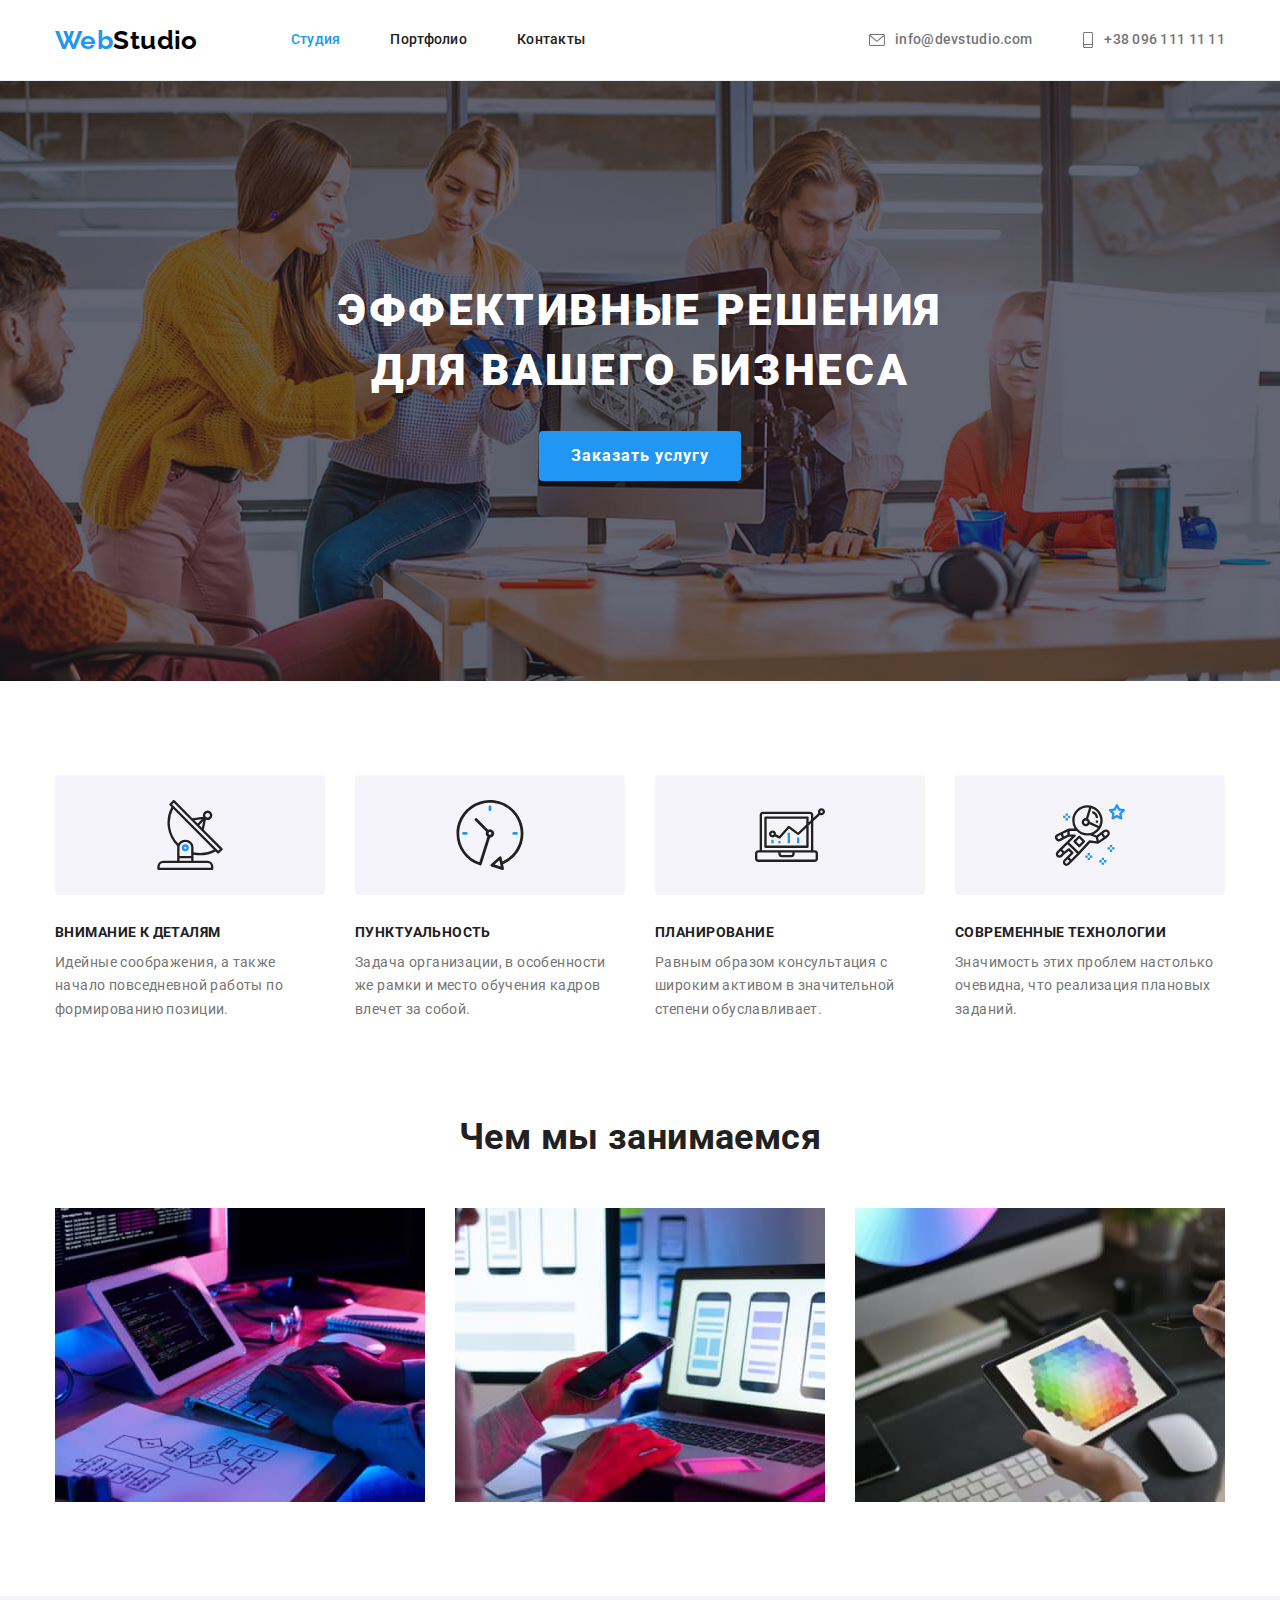
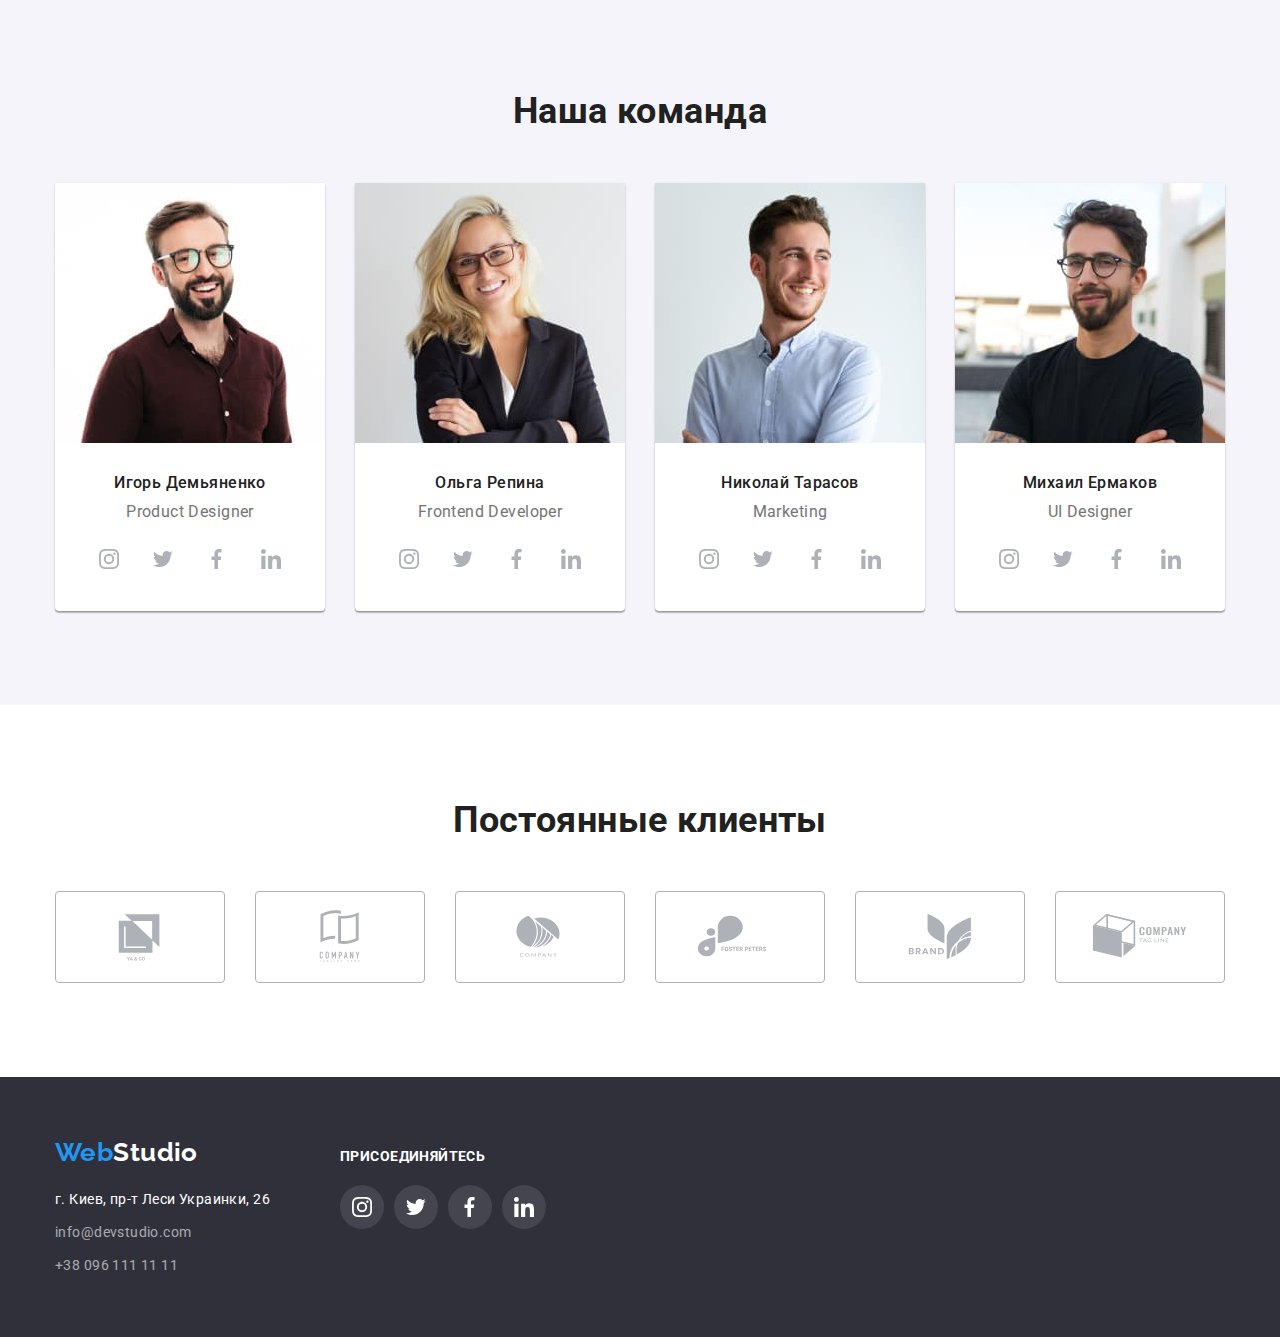
==== index.html @ ef910e5f "Переніс файли з 4 ДЗ" ====
<!DOCTYPE html>
<html lang="ru">
  <head>
    <meta charset="UTF-8" />
    <meta http-equiv="X-UA-Compatible" content="IE=edge" />
    <meta name="viewport" content="width=device-width, initial-scale=1.0" />
    <title>Студия</title>
    <link
      rel="stylesheet"
      href="https://cdnjs.cloudflare.com/ajax/libs/modern-normalize/1.1.0/modern-normalize.min.css"
    />
    <link
      href="https://fonts.googleapis.com/css2?family=Raleway:wght@700&family=Roboto:wght@400;500;700;900&display=swap"
      rel="stylesheet"
    />
    <link rel="stylesheet" href="./css/styles.css" />
  </head>
  <body>
    <!-- header сайту -->
    <header class="header">
      <div class="container">
        <div class="header-container-nav">
          <a href="./index.html" class="logo">Web<span class="span-black">Studio</span></a>
          <nav class="header-nav">
            <ul class="header-nav-list">
              <li class="header-nav-item">
                <a href="./index.html" class="header-nav-link nav-active">Студия</a>
              </li>
              <li class="header-nav-item">
                <a href="./portfolio.html" class="header-nav-link">Портфолио</a>
              </li>
              <li class="header-nav-item"><a href="" class="header-nav-link">Контакты</a></li>
            </ul>
          </nav>
        </div>
        <ul class="header-contact-list">
          <li class="header-contact-item">
            <a href="mailto:info@devstudio.com" class="header-contact-link">
              <svg class="header-contact-item-icon" width="16" height="12">
                <use href="./images/icons.svg#icon-mail"></use>
              </svg>
              info@devstudio.com
            </a>
          </li>
          <li class="header-contact-item">
            <a href="tel:+380961111111" class="header-contact-link">
              <svg class="header-contact-item-icon" width="12" height="16">
                <use href="./images/icons.svg#icon-phone"></use>
              </svg>
              +38 096 111 11 11
            </a>
          </li>
        </ul>
      </div>
    </header>

    <!-- main сторінки -->
    <main>
      <!-- Герой -->
      <section class="hero">
        <div class="container">
          <h1 class="hero-title">
            Эффективные решения <br />
            для вашего бизнеса
          </h1>
          <button type="button" class="btn btn-hero">Заказать услугу</button>
        </div>
      </section>

      <!-- Преимущества -->
      <section class="section">
        <div class="container">
          <h2 class="visually-hidden">Преимущества</h2>
          <ul class="advantages-list">
            <li class="advantages-item">
              <div class="advantages-img-bcg">
                <svg class="advantages-img">
                  <use href="./images/icons.svg#icon-antenna"></use>
                </svg>
              </div>
              <h3 class="advantages-title">Внимание к деталям</h3>
              <p class="advantages-desc">
                Идейные соображения, а также начало повседневной работы по формированию позиции.
              </p>
            </li>
            <li class="advantages-item">
              <div class="advantages-img-bcg">
                <svg class="advantages-img">
                  <use href="./images/icons.svg#icon-clock"></use>
                </svg>
              </div>
              <h3 class="advantages-title">Пунктуальность</h3>
              <p class="advantages-desc">
                Задача организации, в особенности же рамки и место обучения кадров влечет за собой.
              </p>
            </li>
            <li class="advantages-item">
              <div class="advantages-img-bcg">
                <svg class="advantages-img">
                  <use href="./images/icons.svg#icon-diagram"></use>
                </svg>
              </div>
              <h3 class="advantages-title">Планирование</h3>
              <p class="advantages-desc">
                Равным образом консультация с широким активом в значительной степени обуславливает.
              </p>
            </li>
            <li class="advantages-item">
              <div class="advantages-img-bcg">
                <svg class="advantages-img">
                  <use href="./images/icons.svg#icon-astronaut"></use>
                </svg>
              </div>
              <h3 class="advantages-title">Современные технологии</h3>
              <p class="advantages-desc">
                Значимость этих проблем настолько очевидна, что реализация плановых заданий.
              </p>
            </li>
          </ul>
        </div>
      </section>

      <!-- Чем мы занимаемся -->
      <section class="section activity-container">
        <div class="container">
          <h2 class="section-title">Чем мы занимаемся</h2>
          <ul class="activity-list">
            <li class="activity-item">
              <img
                src="./images/programming.jpg"
                alt="Процесс создания программного обеспечения"
                width="370"
              />
            </li>
            <li class="activity-item">
              <img src="./images/qa.jpg" alt="Как мы тестируем наши проекты" width="370" />
            </li>
            <li class="activity-item">
              <img
                src="./images/design.jpg"
                alt="Процесс создания индивидуального дизайна"
                width="370"
              />
            </li>
          </ul>
        </div>
      </section>

      <!-- Наша команда -->
      <section class="team section">
        <div class="container">
          <h2 class="section-title">Наша команда</h2>
          <ul class="team-list">
            <li class="team-item">
              <img src="./images/ihor.jpg" alt="Игорь Демьяненко продукт дизайнер" width="270" />
              <div class="team-div-desc">
                <h3 class="team-member-title">Игорь Демьяненко</h3>
                <p class="team-member-desc">Product Designer</p>
                <ul class="social-list">
                  <li class="social-item">
                    <a
                      class="social-link"
                      href="https://www.instagram.com/"
                      target="_blank"
                      rel="noopener noreferrer"
                    >
                      <svg class="social-link-svg">
                        <use href="./images/icons.svg#icon-instagram"></use>
                      </svg>
                    </a>
                  </li>
                  <li class="social-item">
                    <a
                      class="social-link"
                      href="https://twitter.com/"
                      target="_blank"
                      rel="noopener noreferrer"
                    >
                      <svg class="social-link-svg">
                        <use href="./images/icons.svg#icon-twitter"></use>
                      </svg>
                    </a>
                  </li>
                  <li class="social-item">
                    <a
                      class="social-link"
                      href="facebook.com"
                      target="_blank"
                      rel="noopener norferrer"
                    >
                      <svg class="social-link-svg">
                        <use href="./images/icons.svg#icon-facebook"></use>
                      </svg>
                    </a>
                  </li>
                  <li class="social-item">
                    <a
                      class="social-link"
                      href="https://linkedin.com/"
                      target="_blank"
                      rel="noopener noreferrer"
                    >
                      <svg class="social-link-svg">
                        <use href="./images/icons.svg#icon-linkedin"></use>
                      </svg>
                    </a>
                  </li>
                </ul>
              </div>
            </li>
            <li class="team-item">
              <img src="./images/olha.jpg" alt="Ольга Репина фронтент разработчик" width="270" />
              <div class="team-div-desc">
                <h3 class="team-member-title">Ольга Репина</h3>
                <p class="team-member-desc">Frontend Developer</p>
                <ul class="social-list">
                  <li class="social-item">
                    <a
                      class="social-link"
                      href="https://www.instagram.com/"
                      target="_blank"
                      rel="noopener noreferrer"
                    >
                      <svg class="social-link-svg">
                        <use href="./images/icons.svg#icon-instagram"></use>
                      </svg>
                    </a>
                  </li>
                  <li class="social-item">
                    <a
                      class="social-link"
                      href="https://twitter.com/"
                      target="_blank"
                      rel="noopener noreferrer"
                    >
                      <svg class="social-link-svg">
                        <use href="./images/icons.svg#icon-twitter"></use>
                      </svg>
                    </a>
                  </li>
                  <li class="social-item">
                    <a
                      class="social-link"
                      href="facebook.com"
                      target="_blank"
                      rel="noopener norferrer"
                    >
                      <svg class="social-link-svg">
                        <use href="./images/icons.svg#icon-facebook"></use>
                      </svg>
                    </a>
                  </li>
                  <li class="social-item">
                    <a
                      class="social-link"
                      href="https://linkedin.com/"
                      target="_blank"
                      rel="noopener noreferrer"
                    >
                      <svg class="social-link-svg">
                        <use href="./images/icons.svg#icon-linkedin"></use>
                      </svg>
                    </a>
                  </li>
                </ul>
              </div>
            </li>
            <li class="team-item">
              <img src="./images/myhail.jpg" alt="Николай Тарасов маркетинг" width="270" />
              <div class="team-div-desc">
                <h3 class="team-member-title">Николай Тарасов</h3>
                <p class="team-member-desc">Marketing</p>
                <ul class="social-list">
                  <li class="social-item">
                    <a
                      class="social-link"
                      href="https://www.instagram.com/"
                      target="_blank"
                      rel="noopener noreferrer"
                    >
                      <svg class="social-link-svg">
                        <use href="./images/icons.svg#icon-instagram"></use>
                      </svg>
                    </a>
                  </li>
                  <li class="social-item">
                    <a
                      class="social-link"
                      href="https://twitter.com/"
                      target="_blank"
                      rel="noopener noreferrer"
                    >
                      <svg class="social-link-svg">
                        <use href="./images/icons.svg#icon-twitter"></use>
                      </svg>
                    </a>
                  </li>
                  <li class="social-item">
                    <a
                      class="social-link"
                      href="facebook.com"
                      target="_blank"
                      rel="noopener norferrer"
                    >
                      <svg class="social-link-svg">
                        <use href="./images/icons.svg#icon-facebook"></use>
                      </svg>
                    </a>
                  </li>
                  <li class="social-item">
                    <a
                      class="social-link"
                      href="https://linkedin.com/"
                      target="_blank"
                      rel="noopener noreferrer"
                    >
                      <svg class="social-link-svg">
                        <use href="./images/icons.svg#icon-linkedin"></use>
                      </svg>
                    </a>
                  </li>
                </ul>
              </div>
            </li>
            <li class="team-item">
              <img
                src="./images/nikilaj.jpg"
                class="team-member-img"
                alt="Михаил Ермаков дизайнер"
                width="270"
              />
              <div class="team-div-desc">
                <h3 class="team-member-title">Михаил Ермаков</h3>
                <p class="team-member-desc">UI Designer</p>
                <ul class="social-list">
                  <li class="social-item">
                    <a
                      class="social-link"
                      href="https://www.instagram.com/"
                      target="_blank"
                      rel="noopener noreferrer"
                    >
                      <svg class="social-link-svg">
                        <use href="./images/icons.svg#icon-instagram"></use>
                      </svg>
                    </a>
                  </li>
                  <li class="social-item">
                    <a
                      class="social-link"
                      href="https://twitter.com/"
                      target="_blank"
                      rel="noopener noreferrer"
                    >
                      <svg class="social-link-svg">
                        <use href="./images/icons.svg#icon-twitter"></use>
                      </svg>
                    </a>
                  </li>
                  <li class="social-item">
                    <a
                      class="social-link"
                      href="facebook.com"
                      target="_blank"
                      rel="noopener norferrer"
                    >
                      <svg class="social-link-svg">
                        <use href="./images/icons.svg#icon-facebook"></use>
                      </svg>
                    </a>
                  </li>
                  <li class="social-item">
                    <a
                      class="social-link"
                      href="https://linkedin.com/"
                      target="_blank"
                      rel="noopener noreferrer"
                    >
                      <svg class="social-link-svg">
                        <use href="./images/icons.svg#icon-linkedin"></use>
                      </svg>
                    </a>
                  </li>
                </ul>
              </div>
            </li>
          </ul>
        </div>
      </section>

      <!-- Постоянные клиенты -->
      <section class="section">
        <div class="container">
          <h2 class="section-title">Постоянные клиенты</h2>
          <ul class="our-clients">
            <li class="our-clients-item">
              <a href="" class="our-clients-link">
                <svg class="our-clients-logo">
                  <use href="./images/icons.svg#icon-ya-co"></use>
                </svg>
              </a>
            </li>
            <li class="our-clients-item">
              <a href="" class="our-clients-link">
                <svg class="our-clients-logo">
                  <use href="./images/icons.svg#icon-tagline-company"></use>
                </svg>
              </a>
            </li>
            <li class="our-clients-item">
              <a href="" class="our-clients-link">
                <svg class="our-clients-logo">
                  <use href="./images/icons.svg#icon-company"></use>
                </svg>
              </a>
            </li>
            <li class="our-clients-item">
              <a href="" class="our-clients-link">
                <svg class="our-clients-logo">
                  <use href="./images/icons.svg#icon-foster-peters"></use>
                </svg>
              </a>
            </li>
            <li class="our-clients-item">
              <a href="" class="our-clients-link">
                <svg class="our-clients-logo">
                  <use href="./images/icons.svg#icon-brand"></use>
                </svg>
              </a>
            </li>
            <li class="our-clients-item">
              <a href="" class="our-clients-link">
                <svg class="our-clients-logo">
                  <use href="./images/icons.svg#icon-company-tag-line"></use>
                </svg>
              </a>
            </li>
          </ul>
        </div>
      </section>
    </main>

    <!-- footer сайту -->
    <footer class="footer">
      <div class="container">
        <div class="footer-left-container">
          <a href="./index.html" class="logo logo-footer"
            >Web<span class="span-white">Studio</span></a
          >
          <address class="footer-address">
            <ul>
              <li>
                <a
                  href="https://goo.gl/maps/K3Pn72QrReQsGpMP8"
                  class="footer-address-link"
                  target="_blank"
                  rel="noopener noreferrer"
                  >г. Киев, пр-т Леси Украинки, 26</a
                >
              </li>
              <li>
                <a href="mailto:info@devstudio.com" class="footer-contact-link"
                  >info@devstudio.com</a
                >
              </li>
              <li><a href="tel:+380961111111" class="footer-contact-link">+38 096 111 11 11</a></li>
            </ul>
          </address>
        </div>
        <div class="footer-center-container">
          <h3 class="footer-center-title">Присоединяйтесь</h3>
          <ul class="social-list">
            <li class="social-item">
              <a
                class="social-link footer-social"
                href="https://www.instagram.com/"
                target="_blank"
                rel="noopener noreferrer"
              >
                <svg class="social-link-svg">
                  <use href="./images/icons.svg#icon-instagram"></use>
                </svg>
              </a>
            </li>
            <li class="social-item">
              <a
                class="social-link footer-social"
                href="https://twitter.com/"
                target="_blank"
                rel="noopener noreferrer"
              >
                <svg class="social-link-svg">
                  <use href="./images/icons.svg#icon-twitter"></use>
                </svg>
              </a>
            </li>
            <li class="social-item">
              <a
                class="social-link footer-social"
                href="facebook.com"
                target="_blank"
                rel="noopener norferrer"
              >
                <svg class="social-link-svg">
                  <use href="./images/icons.svg#icon-facebook"></use>
                </svg>
              </a>
            </li>
            <li class="social-item">
              <a
                class="social-link footer-social"
                href="https://linkedin.com/"
                target="_blank"
                rel="noopener noreferrer"
              >
                <svg class="social-link-svg">
                  <use href="./images/icons.svg#icon-linkedin"></use>
                </svg>
              </a>
            </li>
          </ul>
        </div>
      </div>
    </footer>
  </body>
</html>
---- css/styles.css ----
:root {
  --background-color: #ffffff;
  --background-select-color: #f5f4fa;
  --accent-color: #2196f3;
  --body-text-color: #757575;
  --body-title-color: #212121;
  --hero-title-color: #ffffff;
  --button-hover-text-color: #ffffff;
  --footer-color: #2f303a;
  --copyright-link-color: rgba(255, 255, 255, 0.6);
  --color-white: #ffffff;
  --color-black: #000000;
  --icon-color: #afb1b8;
}

/* Скидання стилів */

h1,
h2,
h3,
h4,
h5,
h6,
p,
ul,
li {
  margin: 0;
}

img {
  display: block;
  width: 100%;
  height: auto;
}

ul {
  padding: 0;
  list-style: none;
}

a {
  text-decoration: none;
}

.container {
  width: 1200px;
  padding: 0 15px;
  margin: 0 auto;
}

body {
  font-family: 'Roboto', sans-serif;
  font-size: 14px;
  letter-spacing: 0.03em;
  color: var(--body-text-color);
  background-color: var(--background-color);
}

/* Стилізація header i footer */
.header {
  border-bottom: 1px solid #ececec;
}

.header > .container {
  display: flex;
  align-items: center;
  justify-content: space-between;
}

.logo {
  font-family: 'Raleway', sans-serif;
  font-weight: 700;
  font-size: 26px;
  line-height: 1.19;
  color: var(--accent-color);
}

.span-black {
  color: var(--color-black);
}

/* Стилізація навігації */
.header-container-nav {
  display: inline-flex;
  align-items: center;
}

.header-nav {
  margin-left: 93px;
}

.header-nav-list {
  display: inline-flex;
}

.header-nav-item:not(:last-child),
.header-contact-item:not(:last-child) {
  margin-right: 50px;
}

.header-nav-link,
.header-contact-link {
  display: block;
  font-weight: 500;
  line-height: 1.14;
  letter-spacing: 0.02em;
  padding: 32px 0;
}

.header-nav-link {
  color: var(--body-title-color);
}

.nav-active {
  color: var(--accent-color);
}

.header-contact-list {
  display: inline-flex;
}

.header-contact-item:hover .header-contact-item-icon {
  fill: var(--accent-color);
}

.header-contact-link {
  display: flex;
  align-items: center;
  color: var(--body-text-color);
}

.header-contact-item-icon {
  margin-right: 10px;
  fill: currentColor;
}

.header-contact-item .header-contact-link:hover,
.header-contact-item:hover .header-contact-link,
.header-contact-item .header-contact-link:focus,
.header-nav-item .header-nav-link:hover,
.header-nav-item .header-nav-link:focus,
.footer-contact-link:hover,
.footer-contact-link:focus,
.footer-address-link:hover,
.footer-address-link:focus {
  color: var(--accent-color);
}

/* Стилізація кнопок */
.btn {
  border: none;
  border-radius: 4px;
  font-family: inherit;
  font-weight: 500;
  font-size: 16px;
  line-height: 1.63;
  text-align: center;
  letter-spacing: 0.03em;
  color: var(--body-title-color);
  background-color: var(--background-select-color);
  cursor: pointer;
}

.btn-hero {
  padding: 10px 32px;
  font-weight: 700;
  line-height: 1.87;
  letter-spacing: 0.06em;
  color: var(--button-hover-text-color);
  background-color: var(--accent-color);
  box-shadow: 0px 4px 4px rgba(0, 0, 0, 0.15);
}

.btn-hero:hover,
.btn-hero:focus {
  background: #188ce8;
}

.works-btn {
  padding: 6px 22px;
}

.works-btn:active,
.works-btn:hover,
.works-btn:focus {
  background-color: var(--accent-color);
  color: var(--button-hover-text-color);
  box-shadow: 0px 3px 1px rgba(0, 0, 0, 0.1), 0px 1px 2px rgba(0, 0, 0, 0.08),
    0px 2px 2px rgba(0, 0, 0, 0.12);
}

/* Стилізація Героя */
.hero {
  padding-top: 200px;
  padding-bottom: 200px;
  background: linear-gradient(rgba(47, 48, 58, 0.4), rgba(47, 48, 58, 0.4)), url(../images/Img.jpg);
  background-repeat: no-repeat;
  background-position: center;
  background-size: 1600px;
  max-width: 1600px;
  margin: 0 auto;
}

.hero .container {
  text-align: center;
}

.hero-title {
  margin-bottom: 30px;
  font-weight: 900;
  font-size: 44px;
  line-height: 1.36;
  text-align: center;
  letter-spacing: 0.06em;
  text-transform: uppercase;
  color: var(--hero-title-color);
}

/* Стилізація Преимущества */
.section {
  padding-top: 94px;
  padding-bottom: 94px;
}

.visually-hidden {
  position: absolute;
  width: 1px;
  height: 1px;
  margin: -1px;
  border: 0;
  padding: 0;
  white-space: nowrap;
  clip-path: inset(100%);
  clip: rect(0 0 0 0);
  overflow: hidden;
}

.advantages-list {
  display: flex;
}

.advantages-item {
  width: 270px;
}

.advantages-item:not(:last-child) {
  margin-right: 30px;
}

.advantages-img-bcg {
  display: flex;
  align-items: center;
  justify-content: center;
  height: 120px;
  margin-bottom: 30px;
  background-color: var(--background-select-color);
  border-radius: 4px;
}
.advantages-img {
  width: 70px;
  height: 70px;
}

.advantages-title {
  margin-bottom: 10px;
  font-size: 14px;
  font-weight: 700;
  line-height: 1.14;
  text-transform: uppercase;
  color: var(--body-title-color);
}

.advantages-desc {
  line-height: 1.71;
}

/* Стилізація Чем мы занимаемся*/
.activity-container {
  padding-top: 0;
}

.section-title {
  margin-bottom: 50px;
  font-weight: 700;
  font-size: 36px;
  line-height: 1.17;
  text-align: center;
  color: var(--body-title-color);
}

.activity-list {
  display: flex;
}

.activity-item:not(:last-child) {
  margin-right: 30px;
}

/* Стилізація Наша команд*/
.team {
  background-color: var(--background-select-color);
}

.team-list {
  display: flex;
}

.team-item {
  width: 270px;
  border-radius: 0 0 4px 4px;
  background-color: var(--color-white);
  box-shadow: 0px 1px 3px rgba(0, 0, 0, 0.12), 0px 1px 1px rgba(0, 0, 0, 0.14),
    0px 2px 1px rgba(0, 0, 0, 0.2);
}

.team-item:not(:last-child) {
  margin-right: 30px;
}

.team-div-desc {
  padding-top: 30px;
  padding-bottom: 30px;
}

.team-member-title,
.team-member-desc {
  font-size: 16px;
  line-height: 1.19;
  text-align: center;
}

.team-member-title {
  margin-bottom: 10px;
  font-weight: 500;
  color: var(--body-title-color);
}

.team-member-desc {
  margin-bottom: 16px;
}

.social-list {
  display: flex;
  justify-content: center;
}
.social-item {
  width: 44px;
  height: 44px;
}

.social-item:not(:last-child) {
  margin-right: 10px;
}

.social-link {
  display: flex;
  align-items: center;
  justify-content: center;
  width: 100%;
  height: 100%;
  border-radius: 50%;
}

.social-link:hover,
.social-link:focus {
  background-color: var(--accent-color);
}

.social-link-svg {
  width: 20px;
  height: 20px;
  fill: var(--icon-color);
}

.social-link:hover .social-link-svg,
.social-link:focus .social-link-svg {
  fill: var(--color-white);
}

/* Стидізація Постоянние клиенты */
.our-clients {
  display: inline-flex;
}
.our-clients-item {
  width: 170px;
  height: 92px;
}

.our-clients-item:not(:last-child) {
  margin-right: 30px;
}
.our-clients-link {
  display: flex;
  justify-content: center;
  align-items: center;
  width: 100%;
  height: 100%;
  border: 1px solid var(--icon-color);
  border-radius: 4px;
}

.our-clients-logo {
  width: 106px;
  height: 60px;
  fill: var(--icon-color);
}

.our-clients-link:hover .our-clients-logo,
.our-clients-link:focus .our-clients-logo {
  fill: var(--accent-color);
}

.our-clients-link:hover,
.our-clients-link:focus {
  border-color: var(--accent-color);
}

/* Стилізація footer */

.footer {
  padding-top: 60px;
  padding-bottom: 60px;
  background-color: var(--footer-color);
}

.logo-footer {
  display: block;
  margin-bottom: 20px;
}

.span-white {
  color: var(--color-white);
}

.footer-address {
  font-style: normal;
}

.footer-address-link {
  display: block;
  line-height: 1.71;
  color: var(--color-white);
}

.footer-contact-link {
  display: block;
  line-height: 1.71;
  color: var(--copyright-link-color);
}

.footer-address li:not(:last-child) {
  margin-bottom: 9px;
}

.footer > .container {
  display: flex;
  align-items: baseline;
}

.footer-left-container {
  margin-right: 70px;
}

.footer-center-title {
  margin-bottom: 20px;
  font-size: 14px;
  line-height: 1.14;
  text-transform: uppercase;
  color: var(--color-white);
}

.footer-social {
  background-color: rgba(255, 255, 255, 0.1);
}

.footer-social > .social-link-svg {
  fill: var(--color-white);
}

/* Стилізація сторінки Портфолио */
.works-nav {
  display: flex;
  justify-content: center;
  margin-bottom: 50px;
}

.works-item-nav:not(:last-child) {
  margin-right: 8px;
}

.works-item-list {
  display: flex;
  flex-wrap: wrap;
  margin-top: -30px;
  margin-left: -30px;
}

.works-item-link {
  display: block;
}

.works-item-link:hover,
.works-item-link:focus {
  box-shadow: 0px 1px 1px rgba(0, 0, 0, 0.12), 0px 4px 4px rgba(0, 0, 0, 0.06),
    1px 4px 6px rgba(0, 0, 0, 0.16);
  cursor: pointer;
}

.works-item-list > .works-item {
  flex-basis: calc(100% / 3 - 30px);
  margin-top: 30px;
  margin-left: 30px;
}

.works-item-desc {
  padding: 20px 24px;
  background: var(--color-white);
  border-width: 0 1px 1px 1px;
  border-style: solid;
  border-color: #efefef;
}

.works-item-title {
  font-weight: 700;
  font-size: 18px;
  line-height: 2;
  letter-spacing: 0.06em;
  color: var(--body-title-color);
}

.works-item-desc-text {
  display: block;
  font-size: 16px;
  line-height: 1.87;
  color: var(--body-text-color);
}
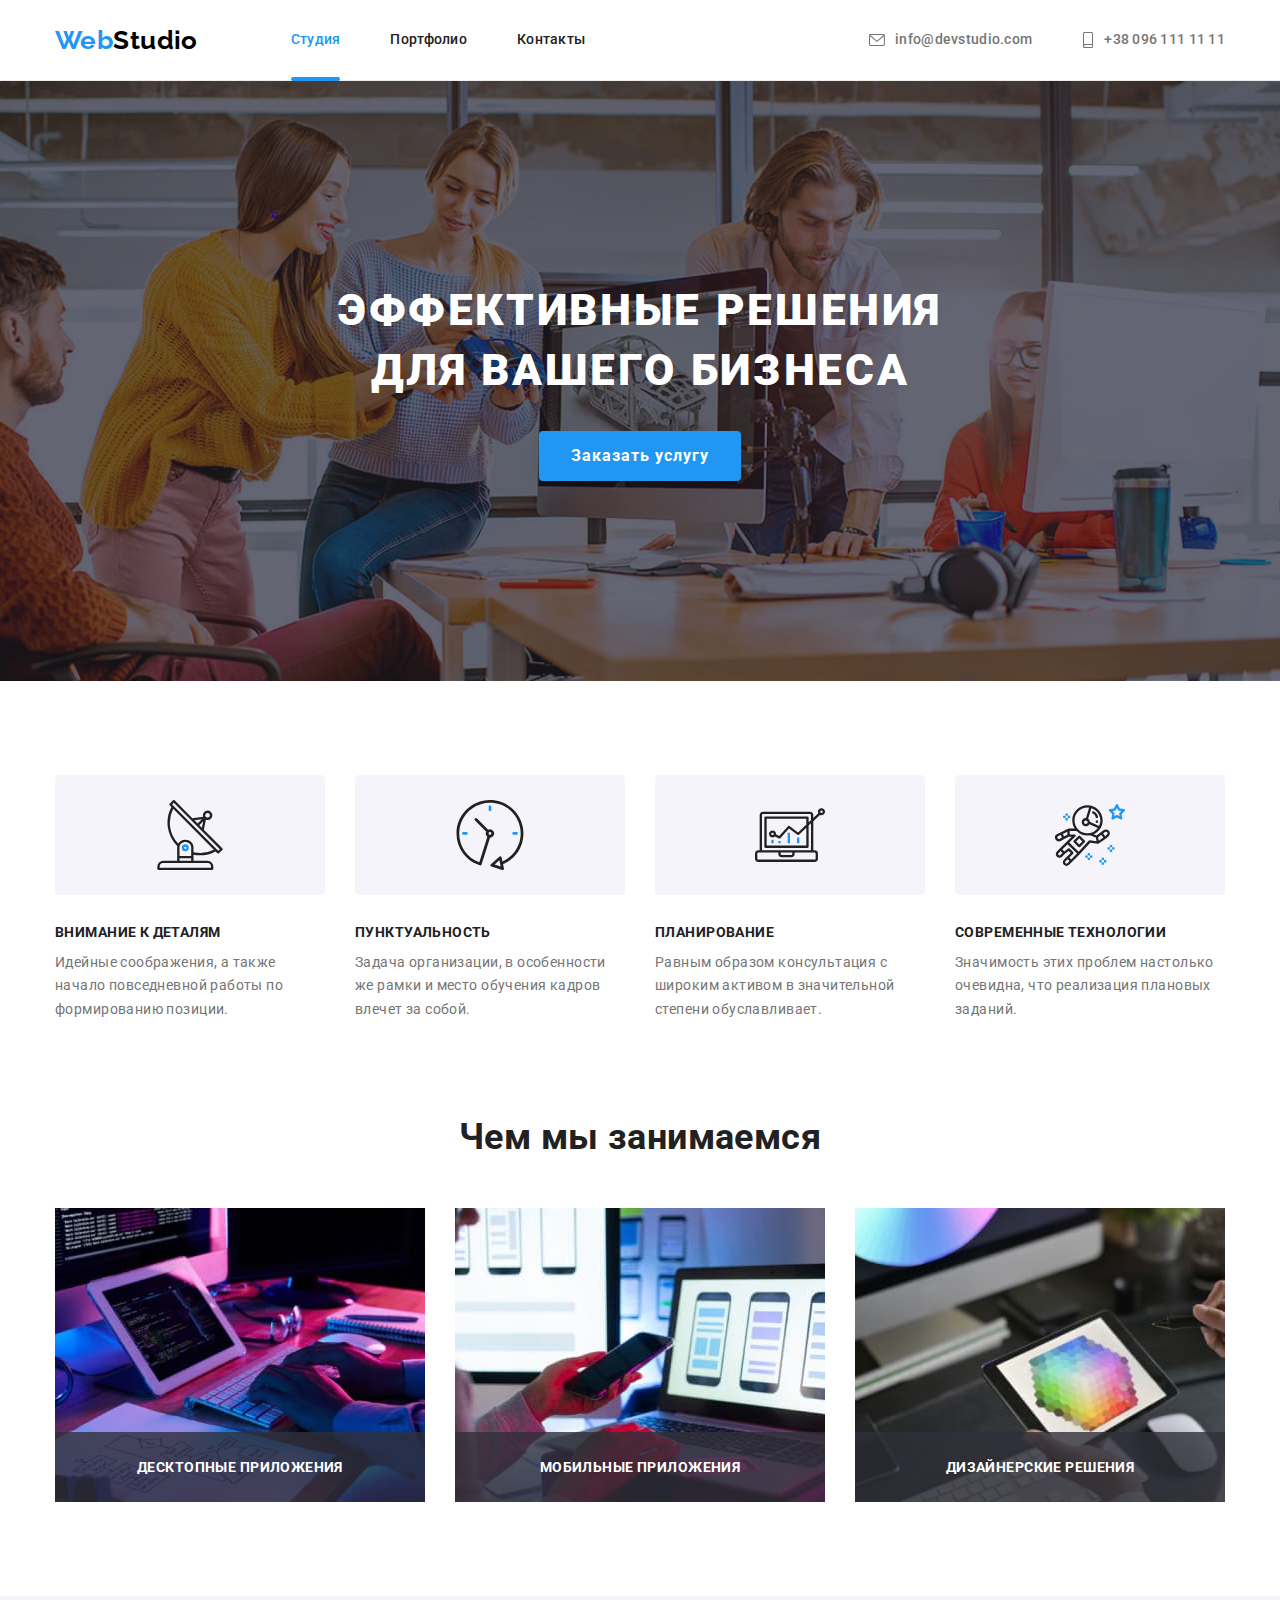
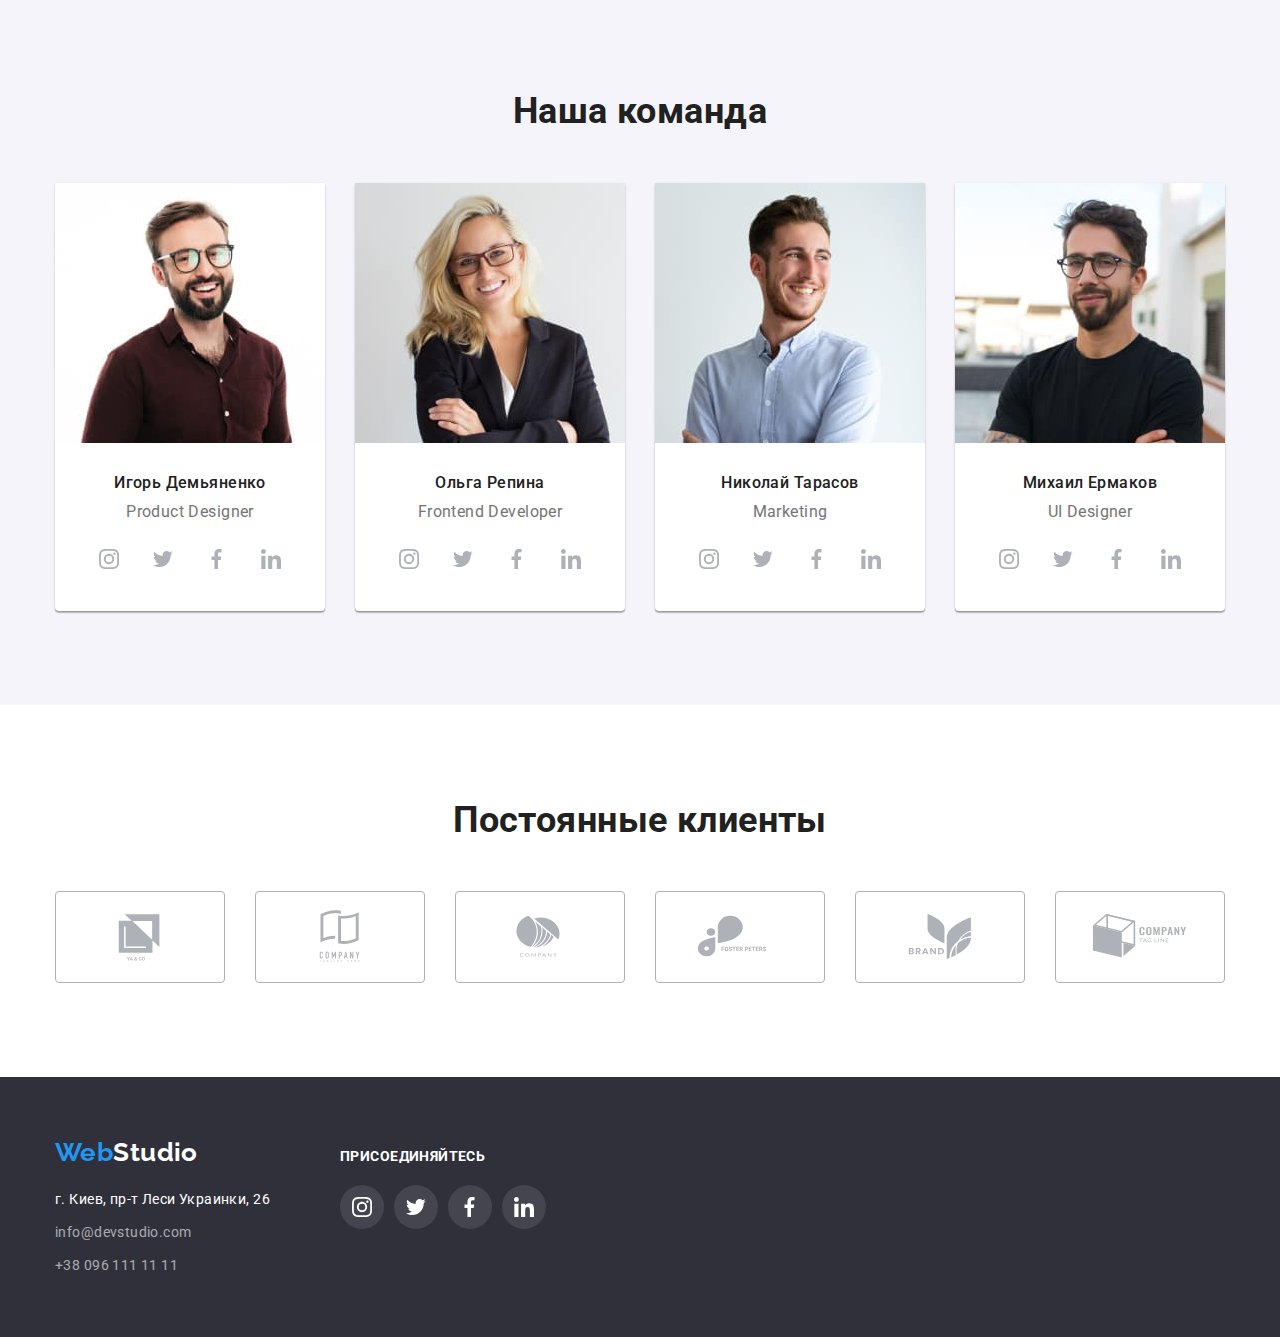
==== commit 401f26af: "Готове 5 ДЗ" ====
--- a/index.html
+++ b/index.html
@@ -63,7 +63,7 @@
             Эффективные решения <br />
             для вашего бизнеса
           </h1>
-          <button type="button" class="btn btn-hero">Заказать услугу</button>
+          <button type="button" class="btn btn-hero" data-modal-open>Заказать услугу</button>
         </div>
       </section>
 
@@ -131,9 +131,11 @@
                 alt="Процесс создания программного обеспечения"
                 width="370"
               />
+              <h3 class="activity-title">Десктопные приложения</h3>
             </li>
             <li class="activity-item">
               <img src="./images/qa.jpg" alt="Как мы тестируем наши проекты" width="370" />
+              <h3 class="activity-title">Мобильные приложения</h3>
             </li>
             <li class="activity-item">
               <img
@@ -141,6 +143,7 @@
                 alt="Процесс создания индивидуального дизайна"
                 width="370"
               />
+              <h3 class="activity-title">Дизайнерские решения</h3>
             </li>
           </ul>
         </div>
@@ -439,6 +442,17 @@
         </div>
       </section>
     </main>
+
+    <!-- Backdrop -->
+    <div class="backdrop-container is-hidden" data-modal>
+      <div class="backdrop-box">
+        <button class="btn-backdrop-close" data-modal-close>
+          <svg class="backdrop-close">
+            <use href="./images/icons.svg#icon-close"></use>
+          </svg>
+        </button>
+      </div>
+    </div>
 
     <!-- footer сайту -->
     <footer class="footer">
@@ -522,5 +536,8 @@
         </div>
       </div>
     </footer>
+
+    <!-- Підключення js -->
+    <script src="./js/modal.js"></script>
   </body>
 </html>
--- a/css/styles.css
+++ b/css/styles.css
@@ -11,10 +11,12 @@
   --color-white: #ffffff;
   --color-black: #000000;
   --icon-color: #afb1b8;
+  --timing-function: cubic-bezier(0.4, 0, 0.2, 1);
+  --overlay-works-color: rgba(33, 150, 243, 0.9);
+  --backdrop-background-color: rgba(0, 0, 0, 0.2);
 }
 
 /* Скидання стилів */
-
 h1,
 h2,
 h3,
@@ -29,7 +31,7 @@
 
 img {
   display: block;
-  width: 100%;
+  max-width: 100%;
   height: auto;
 }
 
@@ -112,9 +114,20 @@
 }
 
 .nav-active {
+  position: relative;
   color: var(--accent-color);
 }
 
+.nav-active::after {
+  content: '';
+  position: absolute;
+  width: 100%;
+  height: 4px;
+  bottom: -1px;
+  left: 0;
+  border-radius: 2px;
+  background-color: var(--accent-color);
+}
 .header-contact-list {
   display: inline-flex;
 }
@@ -292,8 +305,27 @@
   display: flex;
 }
 
+.activity-item {
+  position: relative;
+}
+
 .activity-item:not(:last-child) {
   margin-right: 30px;
+}
+
+.activity-title {
+  position: absolute;
+  bottom: 0;
+  left: 0;
+  width: 100%;
+  height: 70px;
+  padding-top: 27px;
+  padding-bottom: 27px;
+  font-size: 14px;
+  text-align: center;
+  text-transform: uppercase;
+  color: var(--color-white);
+  background-color: rgba(47, 48, 58, 0.8);
 }
 
 /* Стилізація Наша команд*/
@@ -415,6 +447,73 @@
   border-color: var(--accent-color);
 }
 
+/* Стилізація backdrop */
+.backdrop-container {
+  position: fixed;
+  top: 0;
+  left: 0;
+  width: 100%;
+  height: 100%;
+  background-color: var(--backdrop-background-color);
+  opacity: 1;
+  transition: opacity 250ms var(--timing-function);
+}
+
+.backdrop-container.is-hidden {
+  opacity: 0;
+  pointer-events: none;
+  visibility: hidden;
+  transition: opacity 250ms var(--timing-function);
+}
+
+.backdrop-container.is-hidden .backdrop-box {
+  transform: translate(-50%, -50%) scale(0.8);
+  transition: transform 250ms var(--timing-function);
+}
+
+.backdrop-box {
+  position: absolute;
+  top: 50%;
+  left: 50%;
+  width: 528px;
+  height: 581px;
+  background-color: var(--color-white);
+  box-shadow: 0px 1px 3px rgba(0, 0, 0, 0.12), 0px 1px 1px rgba(0, 0, 0, 0.14),
+    0px 2px 1px rgba(0, 0, 0, 0.2);
+  border-radius: 4px;
+  transform: translate(-50%, -50%) scale(1);
+  transition: transform 250ms var(--timing-function);
+}
+
+.btn-backdrop-close {
+  position: absolute;
+  top: 8px;
+  right: 8px;
+
+  width: 30px;
+  height: 30px;
+
+  display: flex;
+  align-items: center;
+  justify-content: center;
+
+  background-color: transparent;
+  border-radius: 50%;
+  border: 1px solid rgba(0, 0, 0, 0.1);
+
+  cursor: pointer;
+}
+
+.btn-backdrop-close:hover .backdrop-close,
+.btn-backdrop-close:focus .backdrop-close {
+  fill: var(--accent-color);
+}
+
+.backdrop-close {
+  width: 11px;
+  height: 11px;
+  fill: var(--color-black);
+}
 /* Стилізація footer */
 
 .footer {
@@ -512,6 +611,34 @@
   margin-left: 30px;
 }
 
+.works-item-img {
+  position: relative;
+  overflow: hidden;
+}
+.works-overlay {
+  position: absolute;
+  width: 100%;
+  height: 100%;
+  display: flex;
+  align-items: center;
+  background-color: var(--overlay-works-color);
+
+  transform: translate(0, 0);
+
+  transition: transform 250ms var(--timing-function);
+}
+
+.works-item-link:hover .works-overlay {
+  transform: translate(0, -100%);
+}
+
+.works-overlay-desc {
+  padding: 24px;
+  font-size: 18px;
+  line-height: 1.56;
+  color: var(--color-white);
+}
+
 .works-item-desc {
   padding: 20px 24px;
   background: var(--color-white);
